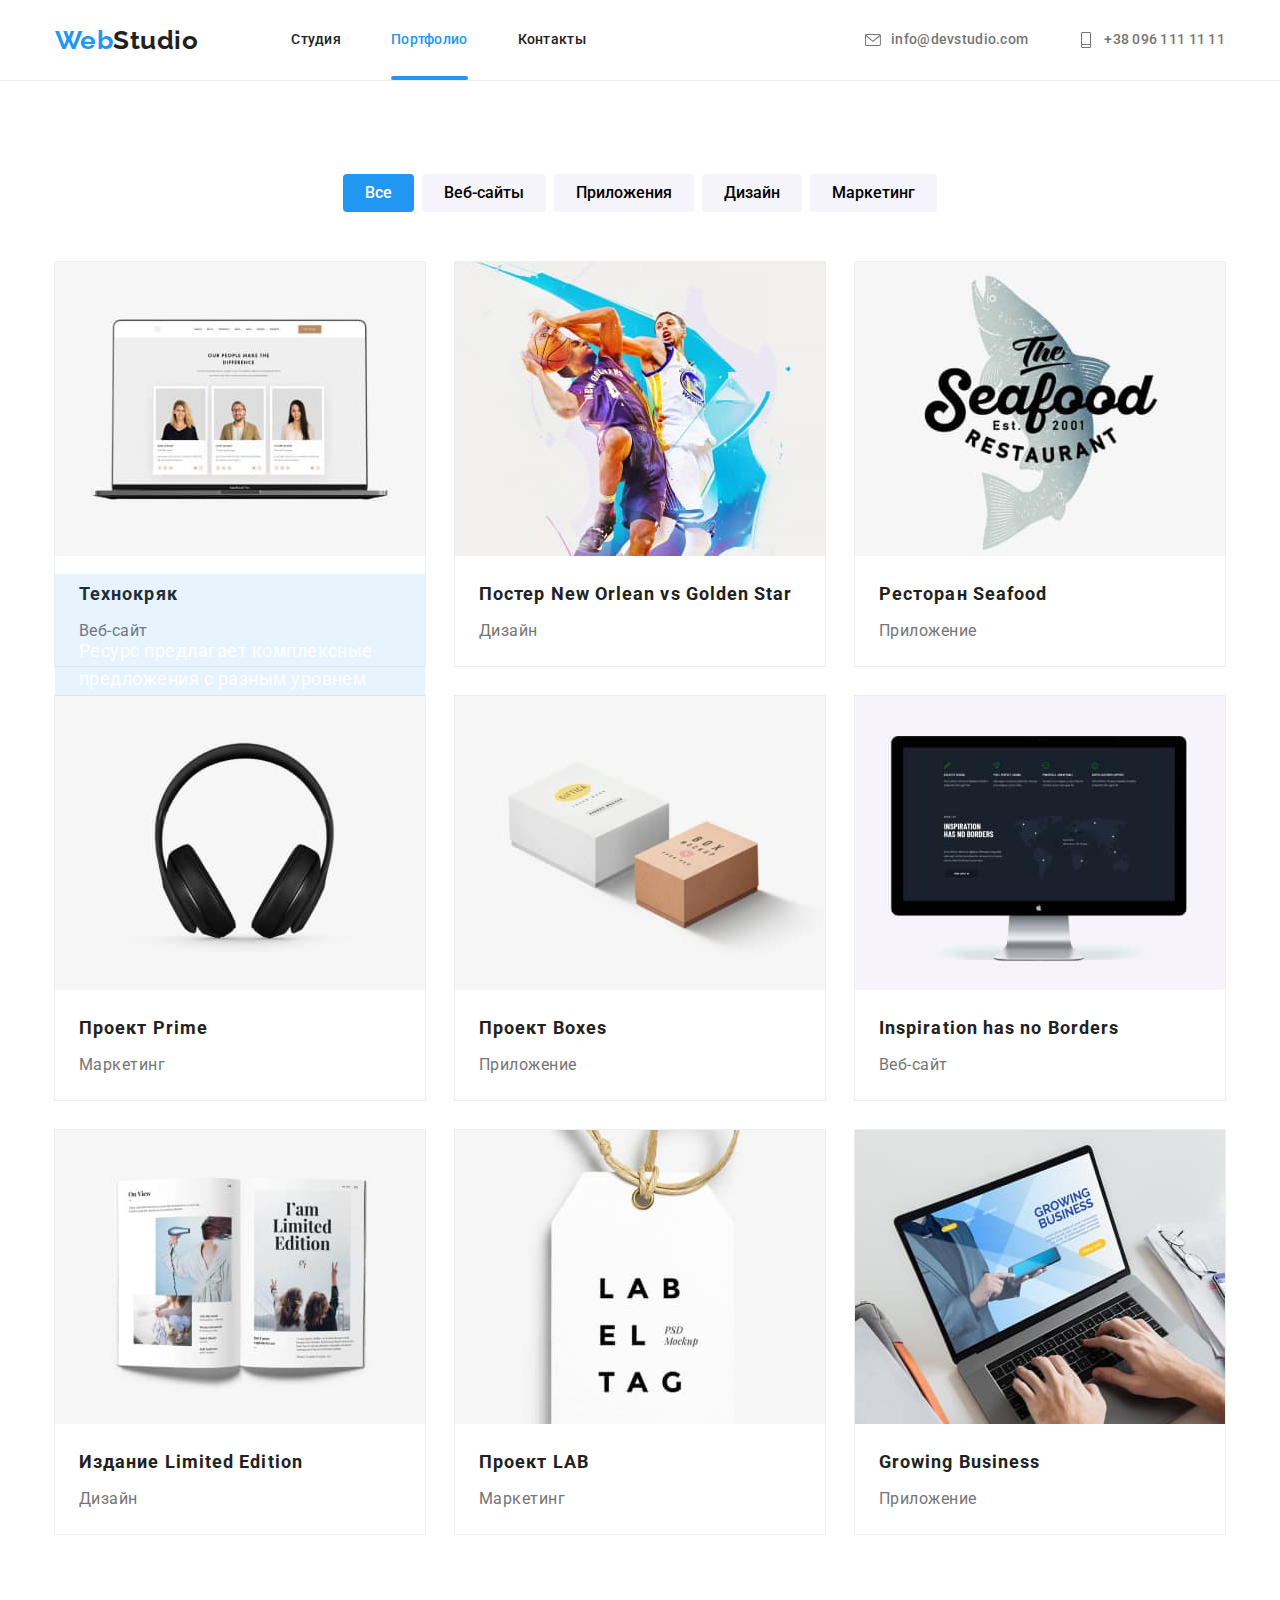
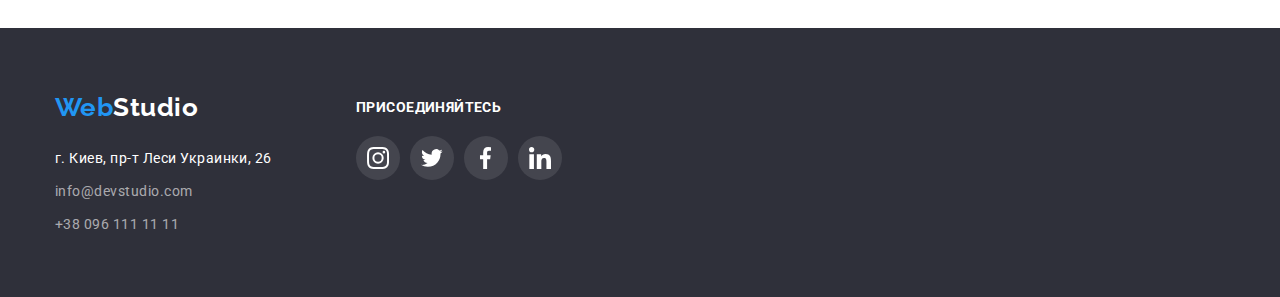
==== portfolio.html @ 1d2fd2f2 "some features done" ====
<!DOCTYPE html>
<html lang="ru">
<head>
	<meta charset="UTF-8">
	<meta http-equiv="X-UA-Compatible" content="IE=edge">
	<meta name="viewport" content="width=device-width, initial-scale=1.0">
	<title>Студия</title>
	<link	href="https://fonts.googleapis.com/css2?family=Raleway:wght@700&family=Roboto:wght@400;500;700;900&display=swap" rel="stylesheet">
	<link rel="stylesheet" href="https://cdnjs.cloudflare.com/ajax/libs/modern-normalize/0.6.0/modern-normalize.min.css">
	<link rel="stylesheet" href="./css/styles.css">
</head>

<body>

	<!-- Шапка сайта -->
	<header>
		<div class="container main-nav">
			<nav>
				<a href="./index.html" class="logo-web">Web<span class="logo-studio">Studio</span></a>
				<ul class="site-nav list">
					<li class="item">
						<a href="./index.html" class="header-nav">Студия</a>
					</li>
					<li class="item">
						<a href="./portfolio.html" class="header-nav current">Портфолио</a>
					</li>
					<li class="item">
						<a href="/" class="header-nav">Контакты</a>
					</li>
				</ul>
			</nav>
			<ul class="auth-nav list">
				<li class="item">
					<a href="mailto:info@devstudio.com" class="header-mail">
						<svg class="contact-icon" width="16" height="16">
							<use href="./images/icons/icons.svg#envelope"></use>
						</svg>info@devstudio.com
					</a>
				</li>
				<li class="item">
					<a href="tel:+380961111111" class="header-tel">
						<svg class="contact-icon" width="16" height="16">
							<use href="./images/icons/icons.svg#tel"></use>
						</svg>+38 096 111 11 11
					</a>
				</li>
			</ul>
		</div>
	</header>

	<main>

		<!-- Кнопки + Портфолио -->
		<section class="section">
			<div class="container">
				<h1 class="section-title visually-hidden">Портфолио</h1>
					<ul class="flex-container">
						<li class="flex-button"><button type="button" class="portfolio-button current">Все</button></li>
						<li class="flex-button"><button type="button" class="portfolio-button">Веб-сайты</button></li>
						<li class="flex-button"><button type="button" class="portfolio-button">Приложения</button></li>
						<li class="flex-button"><button type="button" class="portfolio-button">Дизайн</button></li>
						<li class="flex-button"><button type="button" class="portfolio-button">Маркетинг</button></li>
					</ul>
					<ul class="flex-container portfolio">
						<li class="flex-element">
							<a href="/" class="link">
								<img src="./images/portfolio-images/img-21.jpg" alt="Веб-сайт о технике" width="370" height="294">
								<div class="portfolio-pic">
									<h3 class="title">Технокряк</h3>
									<p class="description">Веб-сайт</p>
								</div>
								<div class="blue-overlay">
									<p class="text">Ресурс предлагает комплексные предложения с разным уровнем функционала и сервисов. Все это позволит посетителю получить исчерпывающие сведения о компании или частном лице.</p>
								</div>
							</a>
						</li>
						<li class="flex-element">
							<a href="/" class="link">
								<img src="./images/portfolio-images/img-22.jpg" alt="Постер" width="370" height="294">
								<div class="portfolio-pic">
									<h3 class="title">Постер New Orlean vs Golden Star</h3>
									<p class="description">Дизайн</p>
								</div>
							</a>
						</li>
						<li class="flex-element">
							<a href="/" class="link">
								<img src="./images/portfolio-images/img-23.jpg" alt="Ресторан" width="370" height="294">
								<div class="portfolio-pic">
									<h3 class="title">Ресторан Seafood</h3>
									<p class="description">Приложение</p>
								</div>
							</a>
						</li>
						<li class="flex-element">
							<a href="/" class="link">
								<img src="./images/portfolio-images/img-24.jpg" alt="Проект Prime" width="370" height="294">
								<div class="portfolio-pic">
									<h3 class="title">Проект Prime</h3>
									<p class="description">Маркетинг</p>
								</div>
							</a>
						</li>
						<li class="flex-element">
							<a href="/" class="link">
								<img src="./images/portfolio-images/img-25.jpg" alt="Проект Boxes" width="370" height="294">
								<div class="portfolio-pic">
									<h3 class="title">Проект Boxes</h3>
									<p class="description">Приложение</p>
								</div>
							</a>
						</li>
						<li class="flex-element">
							<a href="/" class="link">
								<img src="./images/portfolio-images/img-26.jpg" alt="Веб-сайт о вдохновении" width="370" height="294">
								<div class="portfolio-pic">
									<h3 class="title">Inspiration has no Borders</h3>
									<p class="description">Веб-сайт</p>
								</div>
							</a>
						</li>
						<li class="flex-element">
							<a href="/" class="link">
								<img src="./images/portfolio-images/img-27.jpg" alt="Издание Limited Edition" width="370" height="294">
								<div class="portfolio-pic">
									<h3 class="title">Издание Limited Edition</h3>
									<p class="description">Дизайн</p>
								</div>
							</a>
						</li>
						<li class="flex-element">
							<a href="/" class="link">
								<img src="./images/portfolio-images/img-28.jpg" alt="Проект LAB" width="370" height="294">
								<div class="portfolio-pic">
									<h3 class="title">Проект LAB</h3>
									<p class="description">Маркетинг</p>
								</div>
							</a>
						</li>
						<li class="flex-element">
							<a href="/" class="link">
								<img src="./images/portfolio-images/img-29.jpg" alt="Приложение о бизнесе" width="370" height="294">
								<div class="portfolio-pic">
									<h3 class="title">Growing Business</h3>
									<p class="description">Приложение</p>
								</div>
							</a>
						</li>
					</ul>
				</div>
		</section>
	</main>

	<!-- Футер -->
	<footer>
		<div class="container">
			<ul class="footer-block">
				<li class="footer-contacts">
					<a href="./index.html" class="logo-web bottom">Web<span class="logo-studio-footer">Studio</span></a>
					<address>
						<ul class="address-details">
							<li class="item">
								<a href="https://goo.gl/maps/5XQ5FaUAyLaCLWa5A" class="footer-address">г. Киев, пр-т Леси Украинки,
									26</a>
							</li>
							<li class="item">
								<a href="mailto:info@devstudio.com" class="footer-mail-tel">info@devstudio.com</a>
							</li>
							<li class="item">
								<a href="tel:+380961111111" class="footer-mail-tel">+38 096 111 11 11</a>
							</li>
						</ul>
				</li>
				<li>
					<h3 class="footer-join">Присоединяйтесь</h3>
					<ul class="footer-social">
						<li class="social-button">
							<a class="button join" href="/" aria-label="Instagram">
								<svg class="button-icon" width="22" height="22">
									<use href="./images/icons/icons.svg#instagram"></use>
								</svg>
							</a>
						</li>
						<li class="social-button">
							<a class="button join" href="/" aria-label="Twitter">
								<svg class="button-icon" width="22" height="22">
									<use href="./images/icons/icons.svg#twitter"></use>
								</svg>
							</a>
						</li>
						<li class="social-button">
							<a class="button join" href="/" aria-label="Facebook">
								<svg class="button-icon" width="22" height="22">
									<use href="./images/icons/icons.svg#facebook"></use>
								</svg>
							</a>
						</li>
						<li class="social-button">
							<a class="button join" href="/" aria-label="Linkedin">
								<svg class="button-icon" width="22" height="22">
									<use href="./images/icons/icons.svg#linkedin"></use>
								</svg>
							</a>
						</li>
					</ul>
				</li>
				</address>
			</ul>
		</div>
	</footer>

</body>
</html>
---- css/styles.css ----
:root {
	--primary-text-color: #212121;
	--secondary-text-color: #757575;
	--accent-color: #2196F3;
	--primary-white-color: #ffffff;
	--icon-grey-color: #AFB1B8;
	--background-grey-color: #F5F4FA;
}

body {
	background-color: var(--primary-white-color);
	color: var(--primary-text-color);
	font-family: Roboto, Verdana, sans-serif;
	font-style: normal;
	font-weight: 400;
	font-size: 14px;
	letter-spacing: 0.03rem;
	}

	/* Утилиты */
ul {
	list-style: none;
	}
img, a {
	display: block;
	max-width: 100%;
}
.list {
	margin: 0;
	padding: 0;
}
.section {
	padding-top: 94px;
	padding-bottom: 94px;
}

/* Лого */
.logo-web {
	font-family: 'Raleway';
	font-style: normal;
	font-weight: 700;
	font-size: 26px;
	line-height: 1.48;
	color: var(--accent-color);
	text-decoration: none;
}
.logo-studio {
	color: var(--primary-text-color);
}
.logo-studio-footer {
	color: var(--primary-white-color);
}
.logo-web.bottom {
	margin-bottom: 20px;
}

/* Шапка сайта */
header {
	outline: 1px solid #ECECEC;
}
.container {
	margin-left: auto;
	margin-right: auto;
	width: 1200px;
	padding-left: 15px;
	padding-right: 15px;
}
.main-nav {
	display: flex;
	align-items: center;
}
nav {
	display: flex;
	align-items: center;
}
.header-nav, .header-mail, .header-tel {
	display: flex;
	flex-direction: row;
	padding-top: 32px;
	padding-bottom: 32px;
	font-weight: 500;
	line-height: 1.14;
	letter-spacing: 0.02em;
	text-decoration: none;
	color: var(--primary-text-color);
}
.header-nav.current {
	position: relative;
	color: var(--accent-color);
}
.header-nav.current::after {
	display: block;
	position: absolute;
	top: 76px;
	content: "";
	width: 100%;
	height: 4px;
	border-radius: 2px;
	background-color: var(--accent-color);
}
.header-mail, .header-tel {
	color: var(--secondary-text-color);
}
.contact-icon {
	margin-right: 10px;
	fill: currentColor;
}

.current:hover, .header-nav:hover, .header-mail:hover, .header-tel:hover, .current:focus, .header-nav:focus, .header-mail:focus, .header-tel:focus, .contact-icon:hover, contact-icon:focus {
	color: var(--accent-color);
}
.site-nav {
	display:flex;
}
.site-nav .item:not(:last-child) {
	margin-right: 50px;
}
.site-nav.list {
	margin-left: 93px;
}
.auth-nav {
	display: flex;
	margin-left: auto;
}
.auth-nav .item + .item {
	margin-left: 50px;
}

/* Герой */
.hero {
	text-align: center;
	padding-top: 200px;
	padding-bottom: 200px;
	background-color: #2F303A;
	height: 600px;
	max-width: 1600px;
	margin-left: auto;
	margin-right: auto;
	background-size: cover;
	background-position: center;
	background-repeat: no-repeat;
	background-image: linear-gradient(
		to right,
		rgba(47, 48, 58, 0.4),
		rgba(47, 48, 58, 0.4)
	),
	url(../images/overlay/hero-overlay.jpg);

}
.hero-title {
	max-width: 700px;
	font-weight: 900;
	font-size: 44px;
	line-height: 1.36;
	letter-spacing: 0.06em;
	text-transform: uppercase;
	color: var(--primary-white-color);
	margin-top: 0;
	margin-bottom: 30px;
	margin-left: auto;
	margin-right: auto;
}

/* Заказать услугу */
.main-button {
	font-family: inherit;
	width: 200px;
	height: 50px;
	background: var(--accent-color);
	box-shadow: 0px 4px 4px rgba(0, 0, 0, 0.15);
	border-radius: 4px;
	font-weight: 700;
	font-size: 16px;
	line-height: 1.88;
	letter-spacing: 0.06em;
	color: var(--primary-white-color);
	cursor: pointer;
	border: none;
}

/* Преимущества */
.advantages-pictures {
	display: flex;
	flex-wrap: wrap;
	justify-content: center;
	padding-left: 0;
	padding-right: 0;
	margin-top: 0;
	margin-bottom: 30px;
}
.advantages-list {
	margin-right: 30px;
}
.advantages-list:nth-last-child(-n + 1) {
	margin-right: 0px;
}
.advantages-area {
	display: flex;
	align-items: center;
	justify-content: center;
	width: 270px;
	height: 120px;
	padding: 0;
	color: var(--primary-text-color);
	background-color: var(--background-grey-color);
	border: 1px solid var(--icon-grey-color);
	border-radius: 4px;
	border: none;
}
.advantages-area:hover, .advantages-area:focus {
	color: var(--accent-color);
}
.advantages-icon {
	fill: currentColor;
}
.advantages-title {
	font-size: 14px;
	font-weight: 700;
	line-height: 1.14;
	text-transform: uppercase;
	margin-top: 0;
	margin-bottom: 10px;
	}
.advantages-description {
	line-height: 1.71;
	color: var(--secondary-text-color);
	margin-top: 0;
	margin-bottom: 0;
	}
.feature-list.list {
	display: flex;
	flex-wrap: wrap;
	padding-left: 0;
	margin-top: 0;
	margin-bottom: 0;
}
.feature-list .item {
	width: 270px;
	margin-right: 30px;
}
.feature-list .item:last-child {
	margin-right: 0;
}
.feature-list .picture {
	position: relative;
	margin-right: 30px;
	}
.feature-list .picture:last-child {
	margin-right: 0;
} 
.feature-list .block {
	position: absolute;
	display: flex;
	justify-content: center;
	align-items: center;
	width: 370px;
	height: 70px;
	top: 224px;
	left: 0;
	background: rgba(47, 48, 58, 0.8);
}
.feature-list .description {
	margin: 0;
	font-weight: 700;
	font-size: 14px;
	line-height: 1.14;
	text-align: center;
	letter-spacing: 0.03em;
	text-transform: uppercase;
	color: var(--primary-white-color);
}

/* Чем мы занимаемся */
.section.about {
	padding-top: 0;
}
.section-title {
	font-weight: 700;
	font-size: 36px;
	line-height: 1.17;
	text-align: center;
	margin-top: 0;
	margin-bottom: 50px;
}
.visually-hidden {
	position: absolute;
	width: 1px;
	height: 1px;
	margin: -1px;
	border: 0;
	padding: 0;
	
	white-space: nowrap;
	clip-path: inset(100%);
	clip: rect(0 0 0 0);
	overflow: hidden;
}

/* Наша команда */
.section.our-team {
	background-color: var(--background-grey-color);
}
.team {
	margin-right: 30px;
	text-align: center;
	box-shadow: 0px 1px 3px rgba(0, 0, 0, 0.12),
	0px 1px 1px rgba(0, 0, 0, 0.14),
	0px 2px 1px rgba(0, 0, 0, 0.2);
	border-radius: 0px 0px 4px 4px;
	background-color: #fff;
}
.team:last-child {
	margin-right: 0;
}
.team-member {
	font-weight: 500;
	font-size: 16px;
	line-height: 1.19;
	margin-top: 30px;
	margin-bottom: 10px;
}
.team-title {
	font-size: 16px;
	line-height: 1.19;
	color: var(--secondary-text-color);
	margin-top: 0;
	margin-bottom: 16px;
}
.social {
	display: flex;
	flex-wrap: wrap;
	justify-content: center;
	padding-left: 0;
	padding-right: 0;
	margin-bottom: 30px;
}
.social-button {
	margin-right: 10px;
}
.social-button:nth-last-child(-n + 1) {
	margin-right: 0px;
}
.button {
	display: flex;
	align-items: center;
	justify-content: center;
	width: 44px;
	height: 44px;
	color: var(--icon-grey-color);
	background-color: var(--primary-white-color);
	border-radius: 50%;
}
.button:hover, .button:focus {
	color:var(--primary-white-color);
	background-color: var(--accent-color);
}
.button-icon {
	fill: currentColor;
}
/* Постоянные клиенты */
.clients {
	display: flex;
	flex-wrap: wrap;
	justify-content: center;
	padding-left: 0;
	padding-right: 0;
	margin-top: 0;
	margin-bottom: 0;
}
.clients-button {
	display: flex;
	align-items: center;
	justify-content: center;
	width: 170px;
	height: 92px;
	color: var(--icon-grey-color);
	background-color: var(--primary-white-color);
	border: 1px solid var(--icon-grey-color);
	box-sizing: border-box;
	border-radius: 4px;
}
.clients-button:hover, .clients-button:focus {
	color: var(--accent-color);
	background-color: var(--primary-white-color);
	border: 1px solid var(--accent-color);
}
.clients-icon {
	fill: currentColor
}

/* Портфолио-кнопки */
.portfolio-button, .portfolio-current {
	font-family: inherit;
	background: var(--background-grey-color);
	border-radius: 4px;
	border-style: none;
	font-weight: 500;
	font-size: 16px;
	line-height: 1.63;
	text-align: center;
	cursor: pointer;
	padding: 6px 22px;
}
.portfolio-button:hover, .portfolio-button:focus {
	background: var(--accent-color);
	color: var(--primary-white-color);
	box-shadow: 0px 3px 1px rgba(0, 0, 0, 0.1),
	0px 1px 2px rgba(0, 0, 0, 0.08),
	0px 2px 2px rgba(0, 0, 0, 0.12);
}
.portfolio-button.current {
	background: var(--accent-color);
	color: var(--primary-white-color);
}

/* Портфолио-картинки */
.portfolio-pic {
	width: 322px;
	padding-top: 20px;
	padding-bottom: 20px;
	margin-left: auto;
	margin-right: auto;
}
.portfolio-pic .title {
	font-weight: 700;
	font-size: 18px;
	line-height: 2;
	letter-spacing: 0.06em;
	margin-top: 0;
	margin-bottom: 4px;
	color: var(--primary-text-color);
}
.portfolio-pic .description {
	font-size: 16px;
	line-height: 1.88;
	color: var(--secondary-text-color);
	margin-top: 0;
	margin-bottom: 0;
}
.blue-overlay {
	display: block;
	content: "";
	position: absolute;
	width: 370px;
	height: 294px;
	bottom: -50%;
	left: 0;
	margin: 0;
	background-color: #2196F3;
	opacity: 0.1;
}
.blue-overlay .text {
	display: block;
	width: 322px;
	height: 168px;
	margin: 63px 24px;
	font-size: 18px;
	line-height: 1.56;
	color: var(--primary-white-color);
}
.blue-overlay:hover {
	opacity: 0.9;
	transform: translateY(-50%);
}
.flex-container {
	display: flex;
	flex-wrap: wrap;
	justify-content: center;
	padding-left: 0;
	margin-top: 0;
	margin-bottom: 50px;
	margin-left: auto;
	margin-right: auto;
}
.flex-container.portfolio {
	margin-bottom: 0;
}
.flex-button {
	margin-right: 8px;
}
.flex-button:last-child {
	margin-right: 0;
}
.flex-element {
	width: 370px;
	margin-right: 30px;
	margin-bottom: 30px;
	box-sizing: inherit;
	outline: 1px solid #EEEEEE;
}
.flex-element .link {
	position: relative;
	text-decoration: none;
}
.flex-element:nth-child(3n) {
	margin-right: 0;
}
.flex-element:nth-last-child(-n + 3) {
	margin-bottom: 0;
}
.flex-element:hover, .flex-element:focus {
	box-shadow: 0px 1px 1px rgba(0, 0, 0, 0.12),
	0px 4px 4px rgba(0, 0, 0, 0.06),
	1px 4px 6px rgba(0, 0, 0, 0.16);
}

/* Футер */
footer {
	padding-top: 60px;
	padding-bottom: 60px;
	background-color: #2F303A;
}
.footer-block {
	display: flex;
	flex-wrap: wrap;
	margin-top: 0;
	margin-bottom: 0;
	padding-left: 0;
}
.footer-contacts {
	width: 231px;
	margin-right: 70px;
}
.address-details {
	padding-left: 0;
	margin-top: 0;
	margin-bottom: 0;
}
.address-details .item:not(:last-child) {
	margin-bottom: 9px;
}
.footer-address {
	font-style: normal;
	font-weight: 400;
	line-height: 1.71;
	color: var(--primary-white-color);
	text-decoration: none;
}
.footer-mail-tel {
	font-style: normal;
	line-height: 1.71;
	color: rgba(255, 255, 255, 0.6);
	text-decoration: none;
	}
.footer-mail-tel:hover, .footer-mail-tel:focus {
	color: var(--accent-color);
}
.footer-join {
	font-weight: 700;
	font-size: 14px;
	line-height: 1.14;
	letter-spacing: 0.03em;
	text-transform: uppercase;
	color: var(--primary-white-color);
	margin: 0;
	margin-top: 12px;
	margin-bottom: 20px;
}
.footer-social {
	display: flex;
	flex-wrap: wrap;
	justify-content: center;
	padding-left: 0;
	padding-right: 0;
	margin: 0;
}
.join {
	color: var(--primary-white-color);
	background: rgba(255, 255, 255, 0.1);
}
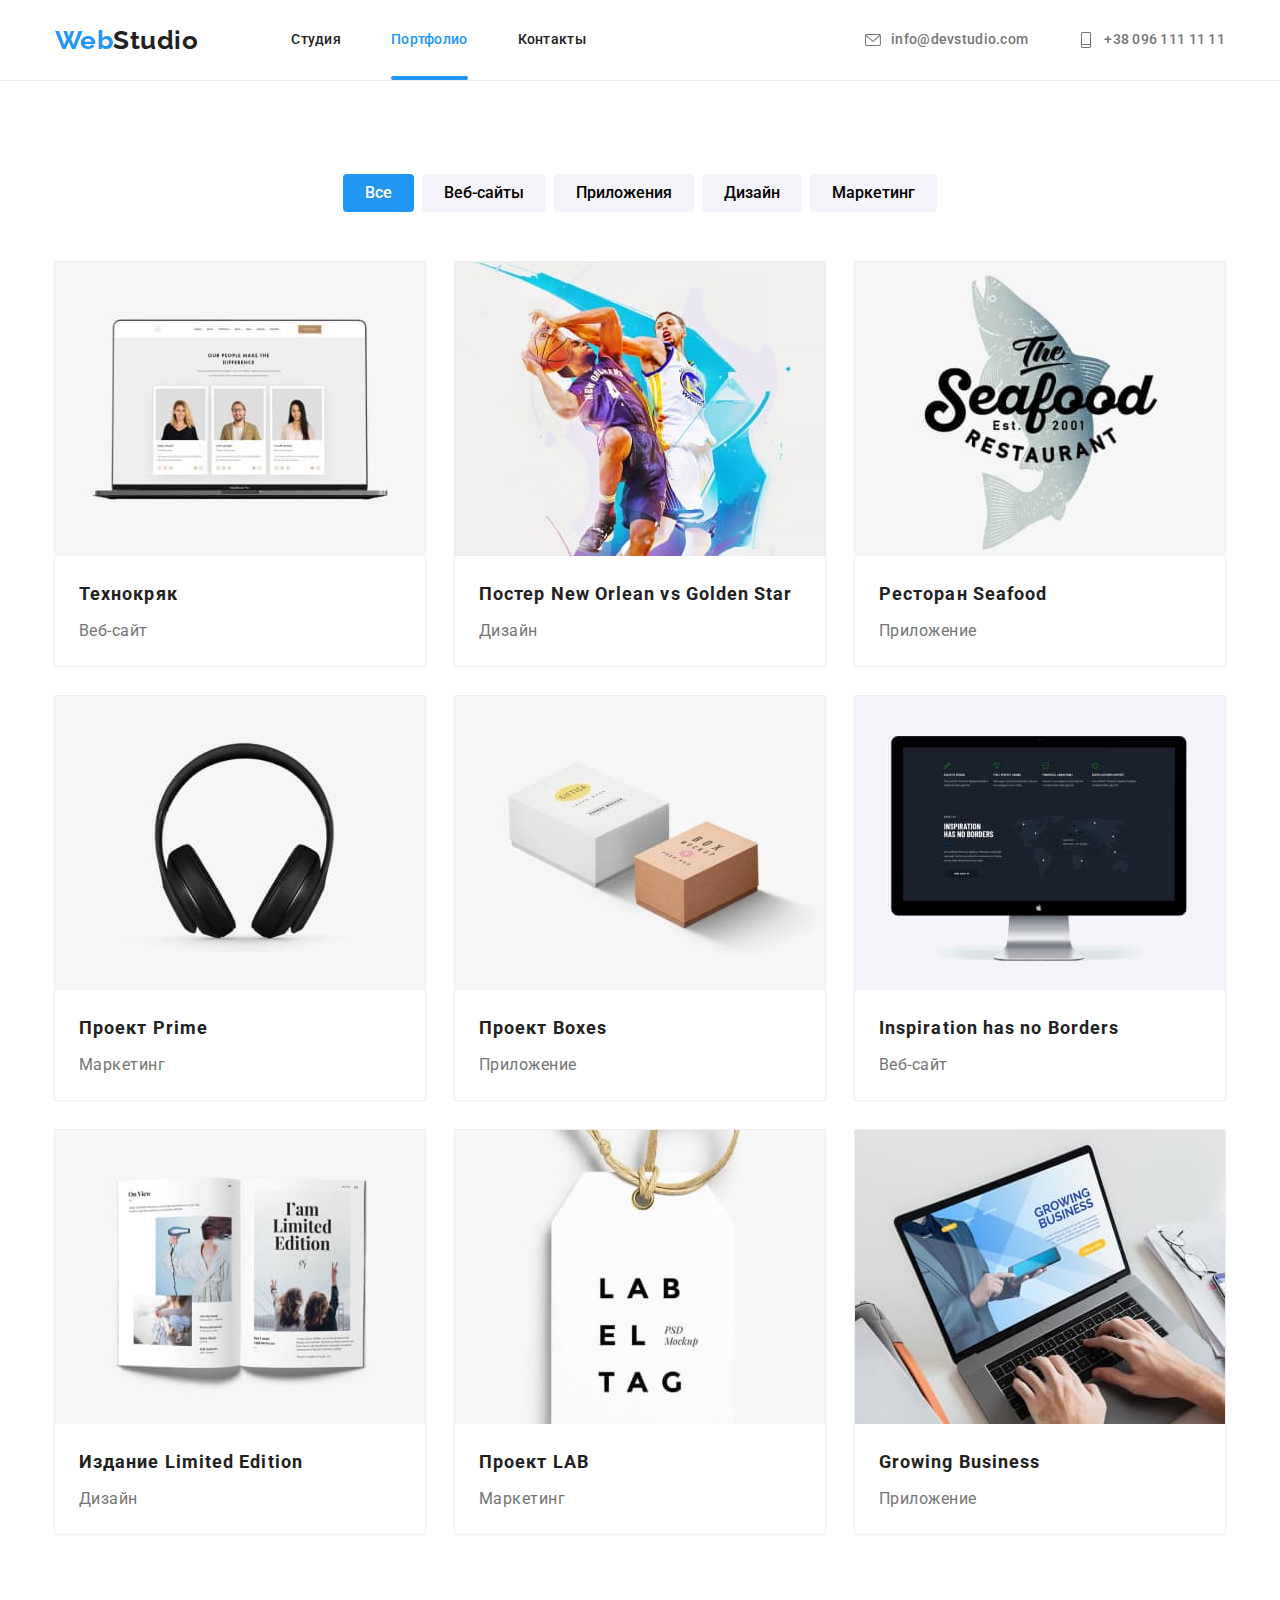
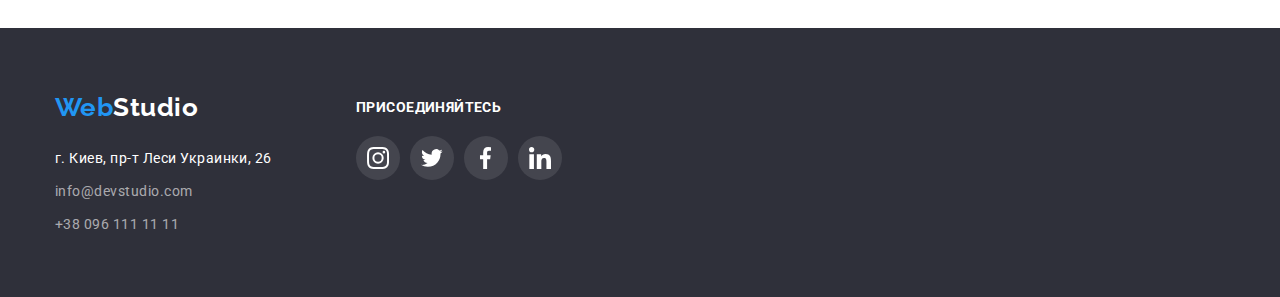
==== commit 3ade16c4: "blue-hover done 1 li" ====
--- a/portfolio.html
+++ b/portfolio.html
@@ -64,13 +64,16 @@
 					<ul class="flex-container portfolio">
 						<li class="flex-element">
 							<a href="/" class="link">
-								<img src="./images/portfolio-images/img-21.jpg" alt="Веб-сайт о технике" width="370" height="294">
+								<div class="visible-hover">
+									<img src="./images/portfolio-images/img-21.jpg" alt="Веб-сайт о технике" width="370" height="294">
+									<div class="blue-overlay">
+										<p class="text">Ресурс предлагает комплексные предложения с разным уровнем функционала и сервисов. Все это позволит посетителю получить исчерпывающие сведения о компании или частном лице.
+										</p>
+									</div>
+								</div>
 								<div class="portfolio-pic">
 									<h3 class="title">Технокряк</h3>
 									<p class="description">Веб-сайт</p>
-								</div>
-								<div class="blue-overlay">
-									<p class="text">Ресурс предлагает комплексные предложения с разным уровнем функционала и сервисов. Все это позволит посетителю получить исчерпывающие сведения о компании или частном лице.</p>
 								</div>
 							</a>
 						</li>
--- a/css/styles.css
+++ b/css/styles.css
@@ -24,6 +24,7 @@
 img, a {
 	display: block;
 	max-width: 100%;
+	text-decoration: none;
 }
 .list {
 	margin: 0;
@@ -414,40 +415,53 @@
 }
 
 /* Портфолио-картинки */
-.portfolio-pic {
-	width: 322px;
-	padding-top: 20px;
-	padding-bottom: 20px;
+
+.flex-container {
+	display: flex;
+	flex-wrap: wrap;
+	justify-content: center;
+	padding-left: 0;
+	margin-top: 0;
+	margin-bottom: 50px;
 	margin-left: auto;
 	margin-right: auto;
 }
-.portfolio-pic .title {
-	font-weight: 700;
-	font-size: 18px;
-	line-height: 2;
-	letter-spacing: 0.06em;
-	margin-top: 0;
-	margin-bottom: 4px;
-	color: var(--primary-text-color);
-}
-.portfolio-pic .description {
-	font-size: 16px;
-	line-height: 1.88;
-	color: var(--secondary-text-color);
-	margin-top: 0;
-	margin-bottom: 0;
+.flex-container.portfolio {
+	margin-bottom: 0;
+}
+.flex-button {
+	margin-right: 8px;
+}
+.flex-button:last-child {
+	margin-right: 0;
+}
+.flex-element {
+	width: 370px;
+	margin-right: 30px;
+	margin-bottom: 30px;
+	box-sizing: inherit;
+	outline: 1px solid #EEEEEE;
+}
+.flex-element .link:hover .blue-overlay {
+	transform: translateY(0);
+	opacity: 0.9;
+}
+.flex-element .visible-hover {
+	position: relative;
+	overflow: hidden;
 }
 .blue-overlay {
 	display: block;
-	content: "";
 	position: absolute;
 	width: 370px;
 	height: 294px;
-	bottom: -50%;
+	top: 0;
 	left: 0;
 	margin: 0;
 	background-color: #2196F3;
-	opacity: 0.1;
+	opacity: 0;
+	transform: translateY(100%);
+	transition: transform 250ms cubic-bezier(0.4, 0, 0.2, 1), opacity 250ms cubic-bezier(0.4, 0, 0.2, 1);
 }
 .blue-overlay .text {
 	display: block;
@@ -458,40 +472,6 @@
 	line-height: 1.56;
 	color: var(--primary-white-color);
 }
-.blue-overlay:hover {
-	opacity: 0.9;
-	transform: translateY(-50%);
-}
-.flex-container {
-	display: flex;
-	flex-wrap: wrap;
-	justify-content: center;
-	padding-left: 0;
-	margin-top: 0;
-	margin-bottom: 50px;
-	margin-left: auto;
-	margin-right: auto;
-}
-.flex-container.portfolio {
-	margin-bottom: 0;
-}
-.flex-button {
-	margin-right: 8px;
-}
-.flex-button:last-child {
-	margin-right: 0;
-}
-.flex-element {
-	width: 370px;
-	margin-right: 30px;
-	margin-bottom: 30px;
-	box-sizing: inherit;
-	outline: 1px solid #EEEEEE;
-}
-.flex-element .link {
-	position: relative;
-	text-decoration: none;
-}
 .flex-element:nth-child(3n) {
 	margin-right: 0;
 }
@@ -503,7 +483,29 @@
 	0px 4px 4px rgba(0, 0, 0, 0.06),
 	1px 4px 6px rgba(0, 0, 0, 0.16);
 }
-
+.portfolio-pic {
+	width: 322px;
+	padding-top: 20px;
+	padding-bottom: 20px;
+	margin-left: auto;
+	margin-right: auto;
+}
+.portfolio-pic .title {
+	font-weight: 700;
+	font-size: 18px;
+	line-height: 2;
+	letter-spacing: 0.06em;
+	margin-top: 0;
+	margin-bottom: 4px;
+	color: var(--primary-text-color);
+}
+.portfolio-pic .description {
+	font-size: 16px;
+	line-height: 1.88;
+	color: var(--secondary-text-color);
+	margin-top: 0;
+	margin-bottom: 0;
+}
 /* Футер */
 footer {
 	padding-top: 60px;
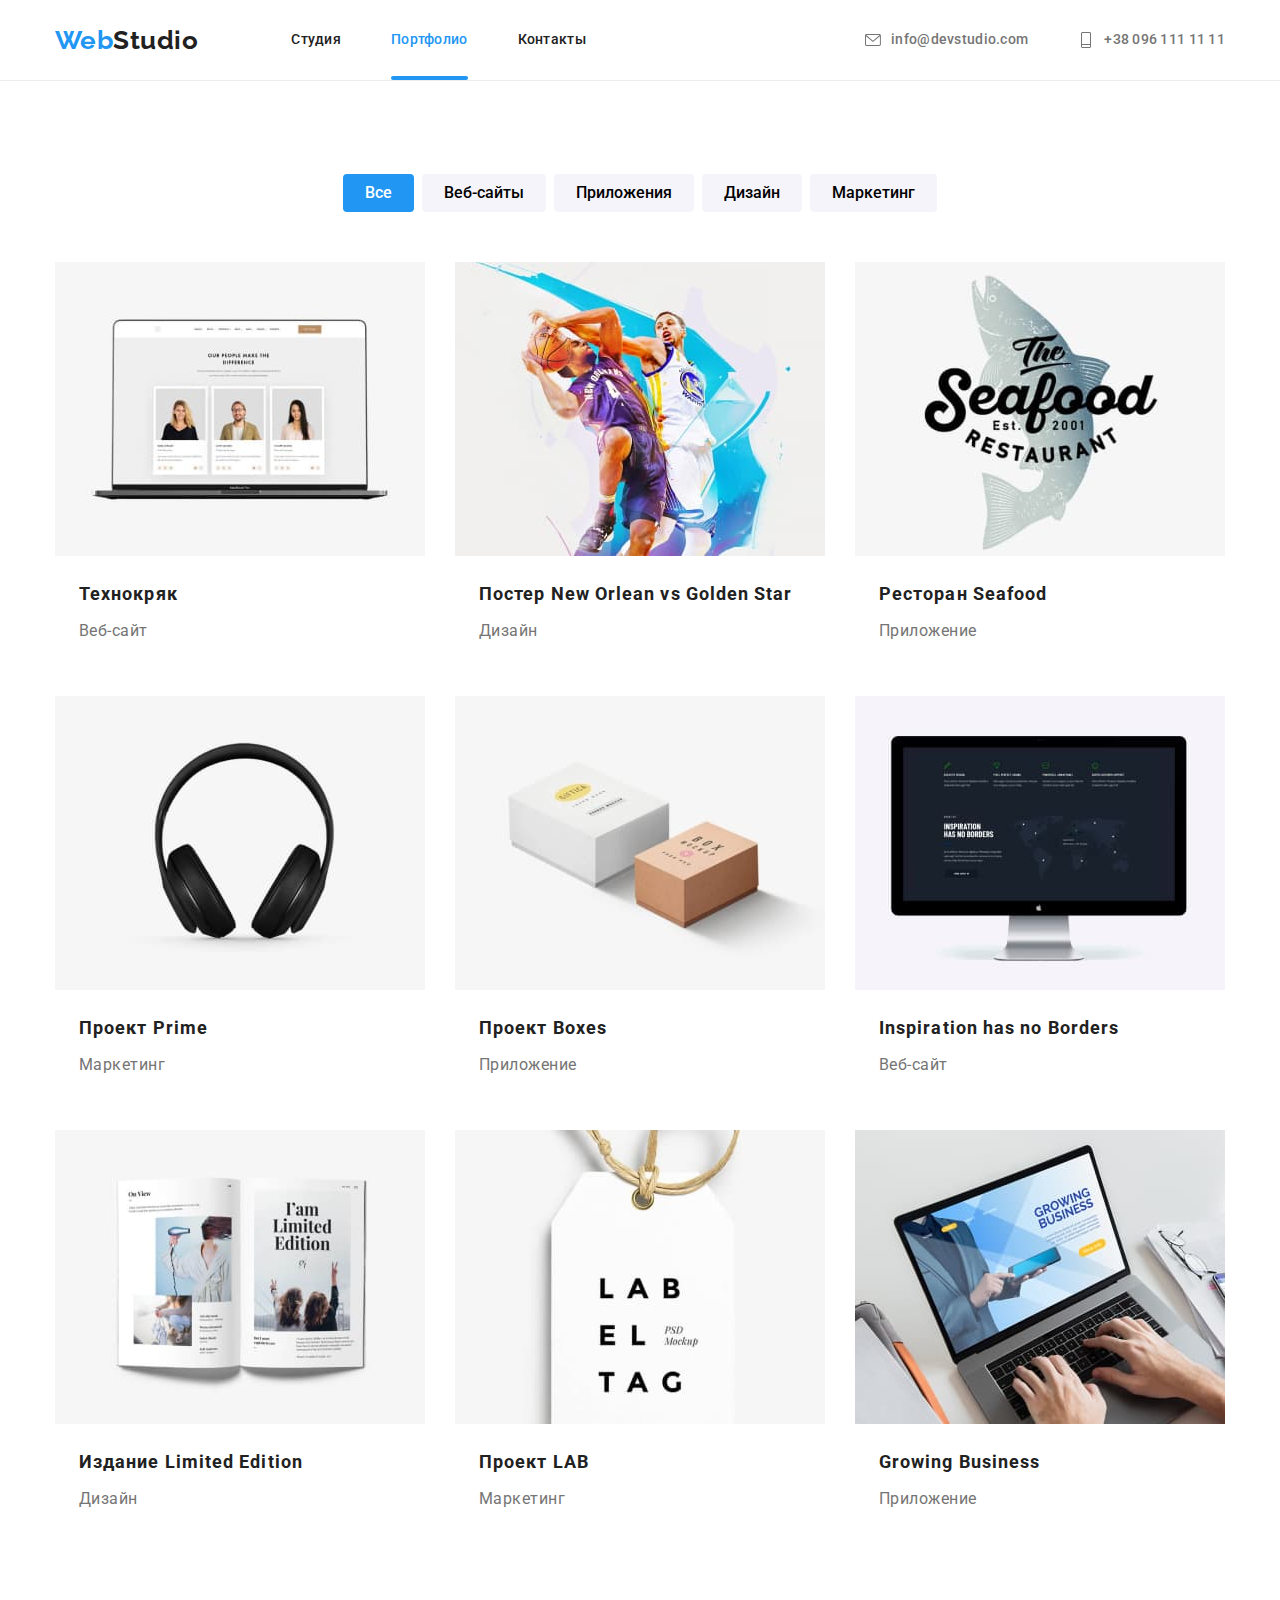
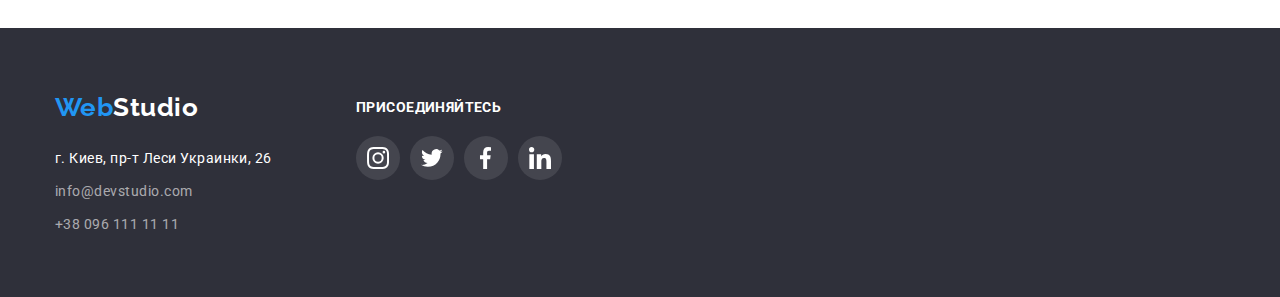
==== commit 8b71250c: "done except modal window" ====
--- a/portfolio.html
+++ b/portfolio.html
@@ -4,7 +4,7 @@
 	<meta charset="UTF-8">
 	<meta http-equiv="X-UA-Compatible" content="IE=edge">
 	<meta name="viewport" content="width=device-width, initial-scale=1.0">
-	<title>Студия</title>
+	<title>Портфолио</title>
 	<link	href="https://fonts.googleapis.com/css2?family=Raleway:wght@700&family=Roboto:wght@400;500;700;900&display=swap" rel="stylesheet">
 	<link rel="stylesheet" href="https://cdnjs.cloudflare.com/ajax/libs/modern-normalize/0.6.0/modern-normalize.min.css">
 	<link rel="stylesheet" href="./css/styles.css">
@@ -64,7 +64,7 @@
 					<ul class="flex-container portfolio">
 						<li class="flex-element">
 							<a href="/" class="link">
-								<div class="visible-hover">
+								<div class="visible-overlay">
 									<img src="./images/portfolio-images/img-21.jpg" alt="Веб-сайт о технике" width="370" height="294">
 									<div class="blue-overlay">
 										<p class="text">Ресурс предлагает комплексные предложения с разным уровнем функционала и сервисов. Все это позволит посетителю получить исчерпывающие сведения о компании или частном лице.
@@ -79,7 +79,14 @@
 						</li>
 						<li class="flex-element">
 							<a href="/" class="link">
-								<img src="./images/portfolio-images/img-22.jpg" alt="Постер" width="370" height="294">
+								<div class="visible-overlay">
+									<img src="./images/portfolio-images/img-22.jpg" alt="Постер" width="370" height="294">
+									<div class="blue-overlay">
+										<p class="text">Ресурс предлагает комплексные предложения с разным уровнем функционала и сервисов. Все это позволит
+											посетителю получить исчерпывающие сведения о компании или частном лице.
+										</p>
+									</div>
+								</div>
 								<div class="portfolio-pic">
 									<h3 class="title">Постер New Orlean vs Golden Star</h3>
 									<p class="description">Дизайн</p>
@@ -88,7 +95,14 @@
 						</li>
 						<li class="flex-element">
 							<a href="/" class="link">
-								<img src="./images/portfolio-images/img-23.jpg" alt="Ресторан" width="370" height="294">
+								<div class="visible-overlay">
+									<img src="./images/portfolio-images/img-23.jpg" alt="Ресторан" width="370" height="294">
+									<div class="blue-overlay">
+										<p class="text">Ресурс предлагает комплексные предложения с разным уровнем функционала и сервисов. Все это позволит
+											посетителю получить исчерпывающие сведения о компании или частном лице.
+										</p>
+									</div>
+								</div>
 								<div class="portfolio-pic">
 									<h3 class="title">Ресторан Seafood</h3>
 									<p class="description">Приложение</p>
@@ -97,7 +111,14 @@
 						</li>
 						<li class="flex-element">
 							<a href="/" class="link">
-								<img src="./images/portfolio-images/img-24.jpg" alt="Проект Prime" width="370" height="294">
+								<div class="visible-overlay">
+									<img src="./images/portfolio-images/img-24.jpg" alt="Проект Prime" width="370" height="294">
+									<div class="blue-overlay">
+										<p class="text">Ресурс предлагает комплексные предложения с разным уровнем функционала и сервисов. Все это позволит
+											посетителю получить исчерпывающие сведения о компании или частном лице.
+										</p>
+									</div>
+								</div>
 								<div class="portfolio-pic">
 									<h3 class="title">Проект Prime</h3>
 									<p class="description">Маркетинг</p>
@@ -106,7 +127,14 @@
 						</li>
 						<li class="flex-element">
 							<a href="/" class="link">
-								<img src="./images/portfolio-images/img-25.jpg" alt="Проект Boxes" width="370" height="294">
+								<div class="visible-overlay">
+									<img src="./images/portfolio-images/img-25.jpg" alt="Проект Boxes" width="370" height="294">
+									<div class="blue-overlay">
+										<p class="text">Ресурс предлагает комплексные предложения с разным уровнем функционала и сервисов. Все это позволит
+											посетителю получить исчерпывающие сведения о компании или частном лице.
+										</p>
+									</div>
+								</div>
 								<div class="portfolio-pic">
 									<h3 class="title">Проект Boxes</h3>
 									<p class="description">Приложение</p>
@@ -115,7 +143,14 @@
 						</li>
 						<li class="flex-element">
 							<a href="/" class="link">
-								<img src="./images/portfolio-images/img-26.jpg" alt="Веб-сайт о вдохновении" width="370" height="294">
+								<div class="visible-overlay">
+									<img src="./images/portfolio-images/img-26.jpg" alt="Веб-сайт о вдохновении" width="370" height="294">
+									<div class="blue-overlay">
+										<p class="text">Ресурс предлагает комплексные предложения с разным уровнем функционала и сервисов. Все это позволит
+											посетителю получить исчерпывающие сведения о компании или частном лице.
+										</p>
+									</div>
+								</div>
 								<div class="portfolio-pic">
 									<h3 class="title">Inspiration has no Borders</h3>
 									<p class="description">Веб-сайт</p>
@@ -124,7 +159,14 @@
 						</li>
 						<li class="flex-element">
 							<a href="/" class="link">
-								<img src="./images/portfolio-images/img-27.jpg" alt="Издание Limited Edition" width="370" height="294">
+								<div class="visible-overlay">
+									<img src="./images/portfolio-images/img-27.jpg" alt="Издание Limited Edition" width="370" height="294">
+									<div class="blue-overlay">
+										<p class="text">Ресурс предлагает комплексные предложения с разным уровнем функционала и сервисов. Все это позволит
+											посетителю получить исчерпывающие сведения о компании или частном лице.
+										</p>
+									</div>
+								</div>
 								<div class="portfolio-pic">
 									<h3 class="title">Издание Limited Edition</h3>
 									<p class="description">Дизайн</p>
@@ -133,7 +175,14 @@
 						</li>
 						<li class="flex-element">
 							<a href="/" class="link">
-								<img src="./images/portfolio-images/img-28.jpg" alt="Проект LAB" width="370" height="294">
+								<div class="visible-overlay">
+									<img src="./images/portfolio-images/img-28.jpg" alt="Проект LAB" width="370" height="294">
+									<div class="blue-overlay">
+										<p class="text">Ресурс предлагает комплексные предложения с разным уровнем функционала и сервисов. Все это позволит
+											посетителю получить исчерпывающие сведения о компании или частном лице.
+										</p>
+									</div>
+								</div>
 								<div class="portfolio-pic">
 									<h3 class="title">Проект LAB</h3>
 									<p class="description">Маркетинг</p>
@@ -142,7 +191,14 @@
 						</li>
 						<li class="flex-element">
 							<a href="/" class="link">
-								<img src="./images/portfolio-images/img-29.jpg" alt="Приложение о бизнесе" width="370" height="294">
+								<div class="visible-overlay">
+									<img src="./images/portfolio-images/img-29.jpg" alt="Приложение о бизнесе" width="370" height="294">
+									<div class="blue-overlay">
+										<p class="text">Ресурс предлагает комплексные предложения с разным уровнем функционала и сервисов. Все это позволит
+											посетителю получить исчерпывающие сведения о компании или частном лице.
+										</p>
+									</div>
+								</div>
 								<div class="portfolio-pic">
 									<h3 class="title">Growing Business</h3>
 									<p class="description">Приложение</p>
@@ -173,6 +229,7 @@
 								<a href="tel:+380961111111" class="footer-mail-tel">+38 096 111 11 11</a>
 							</li>
 						</ul>
+					</address>
 				</li>
 				<li>
 					<h3 class="footer-join">Присоединяйтесь</h3>
@@ -207,10 +264,10 @@
 						</li>
 					</ul>
 				</li>
-				</address>
 			</ul>
 		</div>
 	</footer>
-
+	
+	<script src="./js/modal.js"></script>
 </body>
 </html>--- a/css/styles.css
+++ b/css/styles.css
@@ -106,9 +106,9 @@
 	margin-right: 10px;
 	fill: currentColor;
 }
-
-.current:hover, .header-nav:hover, .header-mail:hover, .header-tel:hover, .current:focus, .header-nav:focus, .header-mail:focus, .header-tel:focus, .contact-icon:hover, contact-icon:focus {
+.current:hover, .header-nav:hover, .header-mail:hover, .header-tel:hover, .current:focus, .header-nav:focus, .header-mail:focus, .header-tel:focus, .contact-icon:hover, .contact-icon:focus {
 	color: var(--accent-color);
+	transition: transform 250ms cubic-bezier(0.4, 0, 0.2, 1);
 }
 .site-nav {
 	display:flex;
@@ -210,6 +210,7 @@
 }
 .advantages-area:hover, .advantages-area:focus {
 	color: var(--accent-color);
+	transition: transform 250ms cubic-bezier(0.4, 0, 0.2, 1);
 }
 .advantages-icon {
 	fill: currentColor;
@@ -308,7 +309,7 @@
 	0px 1px 1px rgba(0, 0, 0, 0.14),
 	0px 2px 1px rgba(0, 0, 0, 0.2);
 	border-radius: 0px 0px 4px 4px;
-	background-color: #fff;
+	background-color: var(--primary-white-color);
 }
 .team:last-child {
 	margin-right: 0;
@@ -354,6 +355,7 @@
 .button:hover, .button:focus {
 	color:var(--primary-white-color);
 	background-color: var(--accent-color);
+	transition: transform 250ms cubic-bezier(0.4, 0, 0.2, 1);
 }
 .button-icon {
 	fill: currentColor;
@@ -384,6 +386,7 @@
 	color: var(--accent-color);
 	background-color: var(--primary-white-color);
 	border: 1px solid var(--accent-color);
+	transition: transform 250ms cubic-bezier(0.4, 0, 0.2, 1);
 }
 .clients-icon {
 	fill: currentColor
@@ -408,6 +411,7 @@
 	box-shadow: 0px 3px 1px rgba(0, 0, 0, 0.1),
 	0px 1px 2px rgba(0, 0, 0, 0.08),
 	0px 2px 2px rgba(0, 0, 0, 0.12);
+	transition: transform 250ms cubic-bezier(0.4, 0, 0.2, 1);
 }
 .portfolio-button.current {
 	background: var(--accent-color);
@@ -415,7 +419,6 @@
 }
 
 /* Портфолио-картинки */
-
 .flex-container {
 	display: flex;
 	flex-wrap: wrap;
@@ -440,13 +443,9 @@
 	margin-right: 30px;
 	margin-bottom: 30px;
 	box-sizing: inherit;
-	outline: 1px solid #EEEEEE;
-}
-.flex-element .link:hover .blue-overlay {
-	transform: translateY(0);
-	opacity: 0.9;
-}
-.flex-element .visible-hover {
+	outline: 1px solid var(--primary-white-color);
+}
+.flex-element .visible-overlay {
 	position: relative;
 	overflow: hidden;
 }
@@ -458,10 +457,9 @@
 	top: 0;
 	left: 0;
 	margin: 0;
-	background-color: #2196F3;
+	background-color: var(--accent-color);
 	opacity: 0;
 	transform: translateY(100%);
-	transition: transform 250ms cubic-bezier(0.4, 0, 0.2, 1), opacity 250ms cubic-bezier(0.4, 0, 0.2, 1);
 }
 .blue-overlay .text {
 	display: block;
@@ -472,6 +470,11 @@
 	line-height: 1.56;
 	color: var(--primary-white-color);
 }
+.flex-element .link:hover .blue-overlay {
+	transform: translateY(0);
+	opacity: 0.9;
+	transition: transform 250ms cubic-bezier(0.4, 0, 0.2, 1);
+}
 .flex-element:nth-child(3n) {
 	margin-right: 0;
 }
@@ -482,6 +485,7 @@
 	box-shadow: 0px 1px 1px rgba(0, 0, 0, 0.12),
 	0px 4px 4px rgba(0, 0, 0, 0.06),
 	1px 4px 6px rgba(0, 0, 0, 0.16);
+	transition: transform 2500ms cubic-bezier(0.4, 0, 0.2, 1);
 }
 .portfolio-pic {
 	width: 322px;
@@ -506,6 +510,7 @@
 	margin-top: 0;
 	margin-bottom: 0;
 }
+
 /* Футер */
 footer {
 	padding-top: 60px;
@@ -546,6 +551,7 @@
 	}
 .footer-mail-tel:hover, .footer-mail-tel:focus {
 	color: var(--accent-color);
+	transition: transform 2500ms cubic-bezier(0.4, 0, 0.2, 1);
 }
 .footer-join {
 	font-weight: 700;
